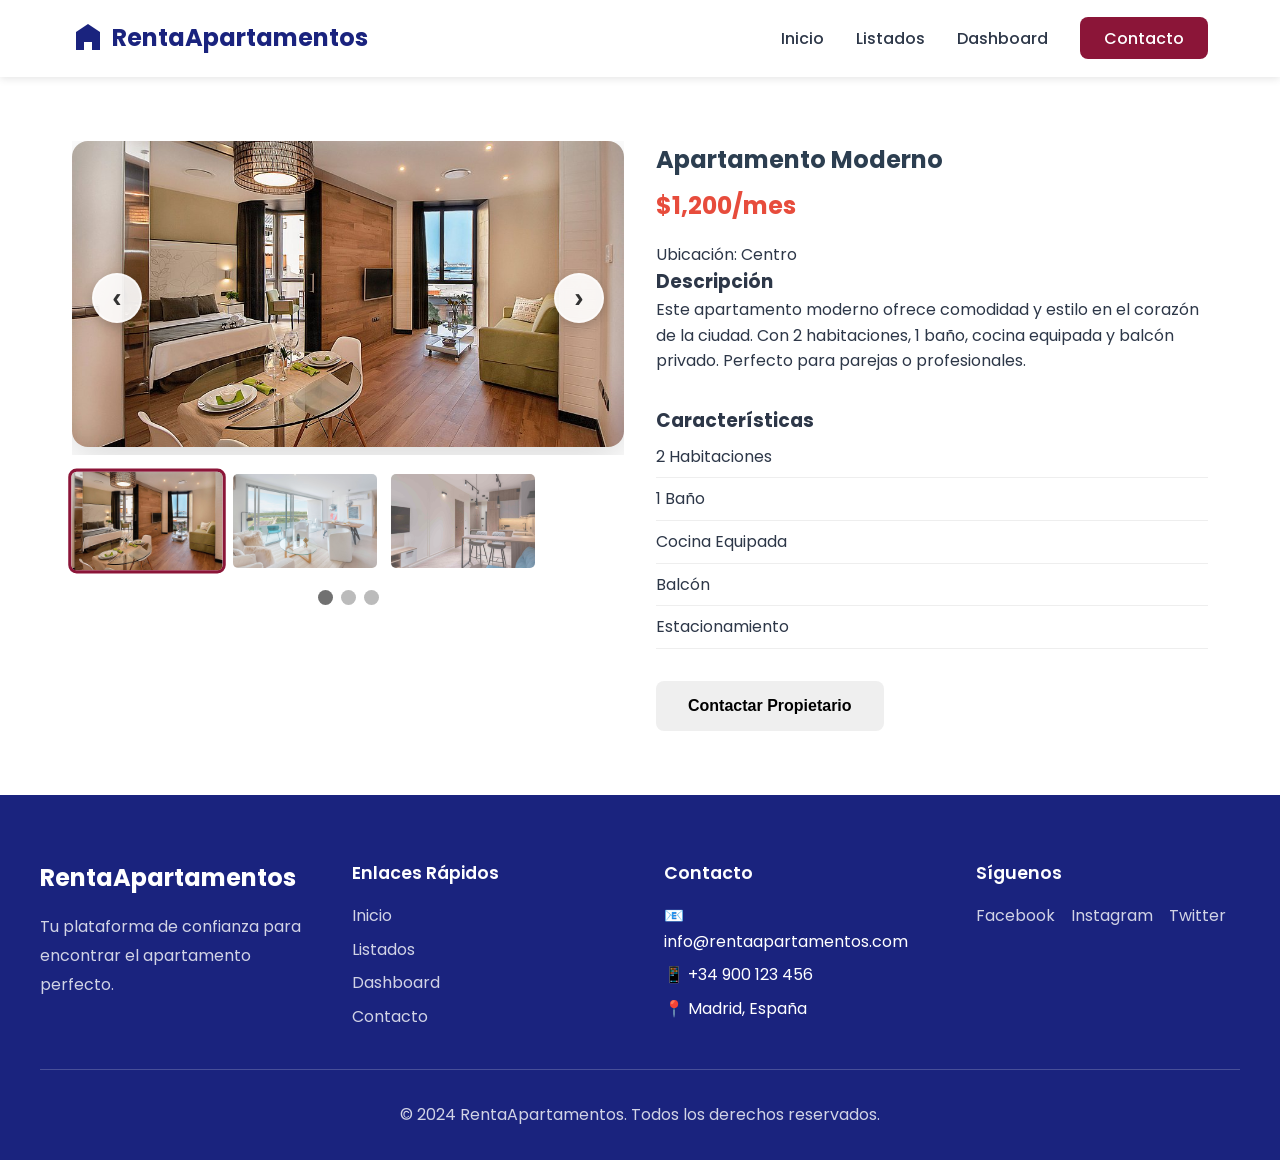
==== apartment-detail.html @ ec65923f "Add files via upload" ====
<!DOCTYPE html>
<html lang="es">
<head>
    <meta charset="UTF-8">
    <meta name="viewport" content="width=device-width, initial-scale=1.0">
    <title>Detalles del Apartamento - RentaApartamentos</title>
    <link rel="preconnect" href="https://fonts.googleapis.com">
    <link rel="preconnect" href="https://fonts.gstatic.com" crossorigin>
    <link href="https://fonts.googleapis.com/css2?family=Poppins:wght@300;400;500;600;700&display=swap" rel="stylesheet">
    <link rel="stylesheet" href="styles.css">
</head>
<body>
    <header>
        <nav>
            <div class="logo">
                <svg width="32" height="32" viewBox="0 0 32 32" fill="none" xmlns="http://www.w3.org/2000/svg">
                    <path d="M16 2L4 10V28H12V20H20V28H28V10L16 2Z" fill="#1a237e"/>
                </svg>
                <span>RentaApartamentos</span>
            </div>
            <ul>
                <li><a href="index.html">Inicio</a></li>
                <li><a href="listings.html">Listados</a></li>
                <li><a href="dashboard.html">Dashboard</a></li>
                <li><a href="contacto.html" class="btn-nav">Contacto</a></li>
            </ul>
        </nav>
    </header>

    <section class="apartment-detail">
        <div class="detail-container">
            <div class="detail-images">
                <div class="slideshow-container">
                    <img src="images/apartment1.jpg" alt="Apartamento Principal" id="main-image" onerror="this.src='https://images.unsplash.com/photo-1522708323590-d24dbb6b0267?w=600&h=400&fit=crop'">
                    <button class="prev" onclick="changeSlide(-1)"></button>
                    <button class="next" onclick="changeSlide(1)"></button>
                </div>
                <div class="thumbnail-images">
                    <img src="images/apartment1.jpg" alt="Imagen 1" onclick="currentSlide(1)" onerror="this.src='https://images.unsplash.com/photo-1522708323590-d24dbb6b0267?w=150&h=100&fit=crop'">
                    <img src="images/apartment2.jpg" alt="Imagen 2" onclick="currentSlide(2)" onerror="this.src='https://images.unsplash.com/photo-1502672260266-1c1ef2d93688?w=150&h=100&fit=crop'">
                    <img src="images/apartment3.jpg" alt="Imagen 3" onclick="currentSlide(3)" onerror="this.src='https://images.unsplash.com/photo-1560448204-e02f11c3d0e2?w=150&h=100&fit=crop'">
                </div>
                <div class="dots">
                    <span class="dot" onclick="currentSlide(1)"></span>
                    <span class="dot" onclick="currentSlide(2)"></span>
                    <span class="dot" onclick="currentSlide(3)"></span>
                </div>
            </div>
            <div class="detail-info">
                <h1 id="apartment-title">Apartamento Moderno</h1>
                <p class="price" id="apartment-price">$1,200/mes</p>
                <p class="location" id="apartment-location">Ubicación: Centro</p>
                <div class="description">
                    <h3>Descripción</h3>
                    <p id="apartment-description">Este apartamento moderno ofrece comodidad y estilo en el corazón de la ciudad. Con 2 habitaciones, 1 baño, cocina equipada y balcón privado. Perfecto para parejas o profesionales.</p>
                </div>
                <div class="features">
                    <h3>Características</h3>
                    <ul id="apartment-features">
                        <li>2 Habitaciones</li>
                        <li>1 Baño</li>
                        <li>Cocina Equipada</li>
                        <li>Balcón</li>
                        <li>Estacionamiento</li>
                    </ul>
                </div>
                <button class="btn" onclick="contactOwner()">Contactar Propietario</button>
            </div>
        </div>
    </section>

    <footer>
        <div class="footer-content">
            <div class="footer-section">
                <h3>RentaApartamentos</h3>
                <p>Tu plataforma de confianza para encontrar el apartamento perfecto.</p>
            </div>
            <div class="footer-section">
                <h4>Enlaces Rápidos</h4>
                <ul>
                    <li><a href="index.html">Inicio</a></li>
                    <li><a href="listings.html">Listados</a></li>
                    <li><a href="dashboard.html">Dashboard</a></li>
                    <li><a href="contacto.html">Contacto</a></li>
                </ul>
            </div>
            <div class="footer-section">
                <h4>Contacto</h4>
                <ul>
                    <li>📧 info@rentaapartamentos.com</li>
                    <li>📱 +34 900 123 456</li>
                    <li>📍 Madrid, España</li>
                </ul>
            </div>
            <div class="footer-section">
                <h4>Síguenos</h4>
                <div class="social-links">
                    <a href="#">Facebook</a>
                    <a href="#">Instagram</a>
                    <a href="#">Twitter</a>
                </div>
            </div>
        </div>
        <div class="footer-bottom">
            <p>&copy; 2024 RentaApartamentos. Todos los derechos reservados.</p>
        </div>
    </footer>

    <script src="script.js"></script>
</body>
</html>
---- styles.css ----
/* Reset and base styles */
* {
    margin: 0;
    padding: 0;
    box-sizing: border-box;
}

:root {
    /* Paleta de colores: Blanco, Vino, Azul Marino */
    --color-primary: #1a237e;      /* Azul Marino */
    --color-secondary: #8b1538;    /* Vino */
    --color-accent: #c41e3a;       /* Vino claro */
    --color-white: #ffffff;
    --color-light-gray: #f5f5f5;
    --color-text: #2d3748;
    --color-text-light: #718096;
}

body {
    font-family: 'Poppins', -apple-system, BlinkMacSystemFont, 'Segoe UI', sans-serif;
    line-height: 1.6;
    color: var(--color-text);
    background-color: var(--color-white);
}

a {
    text-decoration: none;
    color: inherit;
}

.container {
    max-width: 1200px;
    margin: 0 auto;
    padding: 0 2rem;
}

/* Header and Navigation */
header {
    background-color: var(--color-white);
    box-shadow: 0 2px 8px rgba(0,0,0,0.1);
    position: sticky;
    top: 0;
    z-index: 100;
}

nav {
    display: flex;
    justify-content: space-between;
    align-items: center;
    padding: 1.2rem 2rem;
    max-width: 1200px;
    margin: 0 auto;
}

.logo {
    display: flex;
    align-items: center;
    gap: 0.5rem;
    font-size: 1.5rem;
    font-weight: 700;
    color: var(--color-primary);
}

.logo svg {
    width: 32px;
    height: 32px;
}

.logo svg path {
    fill: var(--color-primary);
}

nav ul {
    display: flex;
    list-style: none;
    align-items: center;
    gap: 2rem;
}

nav ul li a {
    color: var(--color-text);
    font-weight: 500;
    transition: color 0.3s;
    padding: 0.5rem 0;
    position: relative;
}

nav ul li a.active {
    color: var(--color-secondary);
}

nav ul li a.active::after {
    content: '';
    position: absolute;
    bottom: 0;
    left: 0;
    right: 0;
    height: 2px;
    background-color: var(--color-secondary);
}

nav ul li a:hover {
    color: var(--color-secondary);
}

.btn-nav {
    background-color: var(--color-secondary);
    color: white !important;
    padding: 0.6rem 1.5rem !important;
    border-radius: 8px;
    transition: all 0.3s;
}

.btn-nav:hover {
    background-color: var(--color-accent);
    transform: translateY(-2px);
    box-shadow: 0 4px 12px rgba(139, 21, 56, 0.4);
}

/* User Menu Button */
.user-menu-btn {
    display: flex !important;
    align-items: center;
    gap: 0.5rem;
    padding: 0.6rem 1.2rem !important;
    background-color: var(--color-primary) !important;
    color: white !important;
    border-radius: 8px;
    transition: all 0.3s;
}

.user-menu-btn:hover {
    background-color: var(--color-secondary) !important;
    transform: translateY(-2px);
    box-shadow: 0 4px 12px rgba(26, 35, 126, 0.4);
}

.user-menu-btn svg {
    width: 20px;
    height: 20px;
}

/* Hero Section */
.hero {
    background-color: var(--color-primary);
    color: white;
    padding: 8rem 2rem 6rem;
    text-align: center;
    position: relative;
    overflow: hidden;
    min-height: 600px;
    display: flex;
    align-items: center;
    justify-content: center;
}

/* Imagen de fondo de edificios */
.hero::before {
    content: '';
    position: absolute;
    top: 0;
    left: 0;
    right: 0;
    bottom: 0;
    background: url('images/hero-background.jpg') center/cover;
    background-position: center;
    background-repeat: no-repeat;
    background-size: cover;
    z-index: 0;
}

/* Capa negra encima de la imagen */
.hero::after {
    content: '';
    position: absolute;
    top: 0;
    left: 0;
    right: 0;
    bottom: 0;
    background-color: rgba(0, 0, 0, 0.6);
    z-index: 1;
}

.hero-content {
    position: relative;
    z-index: 2;
    max-width: 900px;
    margin: 0 auto;
}

.hero-content h1 {
    font-size: 3.5rem;
    font-weight: 700;
    margin-bottom: 1.5rem;
    line-height: 1.2;
    text-shadow: 2px 2px 4px rgba(0,0,0,0.3);
}

.hero-content > p {
    font-size: 1.3rem;
    margin-bottom: 2.5rem;
    opacity: 0.95;
    max-width: 700px;
    margin-left: auto;
    margin-right: auto;
    text-shadow: 1px 1px 2px rgba(0,0,0,0.3);
}

.hero-buttons {
    display: flex;
    gap: 1rem;
    justify-content: center;
    margin-top: 1.5rem;
}

/* Hero Search Bar */
.hero-search-bar {
    background: var(--color-white);
    border-radius: 12px;
    padding: 1.5rem;
    margin: 2rem auto;
    box-shadow: 0 10px 30px rgba(0, 0, 0, 0.3);
    max-width: 800px;
}

.search-input-group {
    display: grid;
    grid-template-columns: 1fr 1fr auto;
    gap: 1rem;
    align-items: end;
}

.search-field {
    display: flex;
    flex-direction: column;
    text-align: left;
}

.search-field label {
    display: flex;
    align-items: center;
    gap: 0.5rem;
    font-size: 0.875rem;
    font-weight: 600;
    color: var(--color-text);
    margin-bottom: 0.5rem;
}

.search-field label svg {
    color: var(--color-primary);
}

.search-field input,
.search-field select {
    padding: 0.875rem 1rem;
    border: 2px solid #e2e8f0;
    border-radius: 8px;
    font-size: 1rem;
    font-family: 'Poppins', sans-serif;
    transition: all 0.3s ease;
    background: var(--color-white);
    color: var(--color-text);
}

.search-field input:focus,
.search-field select:focus {
    outline: none;
    border-color: var(--color-primary);
    box-shadow: 0 0 0 3px rgba(26, 35, 126, 0.1);
}

.btn-search {
    padding: 0.875rem 2rem;
    background: var(--color-secondary);
    color: var(--color-white);
    border: none;
    border-radius: 8px;
    font-size: 1rem;
    font-weight: 600;
    cursor: pointer;
    display: flex;
    align-items: center;
    gap: 0.5rem;
    transition: all 0.3s ease;
    white-space: nowrap;
}

.btn-search:hover {
    background: var(--color-accent);
    transform: translateY(-2px);
    box-shadow: 0 4px 12px rgba(139, 21, 56, 0.3);
}

.btn-search svg {
    width: 20px;
    height: 20px;
}

.btn {
    display: inline-block;
    padding: 1rem 2rem;
    border-radius: 8px;
    font-weight: 600;
    transition: all 0.3s;
    cursor: pointer;
    border: none;
    font-size: 1rem;
}

.btn-primary {
    background-color: var(--color-secondary);
    color: white;
}

.btn-primary:hover {
    background-color: var(--color-accent);
    transform: translateY(-2px);
    box-shadow: 0 10px 25px rgba(0,0,0,0.3);
}

.btn-secondary {
    background-color: transparent;
    color: white;
    border: 2px solid white;
}

.btn-secondary:hover {
    background-color: white;
    color: var(--color-primary);
}

.hero-stats {
    display: flex;
    justify-content: center;
    gap: 4rem;
    margin-top: 3rem;
}

.stat h3 {
    font-size: 2.5rem;
    font-weight: 700;
    margin-bottom: 0.5rem;
}

.stat p {
    font-size: 1rem;
    opacity: 0.9;
}

/* Features Section */
.features-section {
    padding: 6rem 2rem;
    background-color: #fff;
}

.section-title {
    text-align: center;
    font-size: 2.5rem;
    font-weight: 700;
    color: var(--color-primary);
    margin-bottom: 1rem;
}

.section-subtitle {
    text-align: center;
    font-size: 1.1rem;
    color: var(--color-text-light);
    margin-bottom: 3rem;
}

.features-grid {
    display: grid;
    grid-template-columns: repeat(auto-fit, minmax(250px, 1fr));
    gap: 2rem;
    margin-top: 3rem;
}

.feature-card {
    text-align: center;
    padding: 2rem;
    border-radius: 12px;
    transition: all 0.3s;
}

.feature-card:hover {
    transform: translateY(-5px);
    box-shadow: 0 10px 30px rgba(0,0,0,0.1);
}

.feature-icon {
    font-size: 3rem;
    margin-bottom: 1rem;
}

.feature-card h3 {
    font-size: 1.3rem;
    font-weight: 600;
    color: #1a202c;
    margin-bottom: 0.5rem;
}

.feature-card p {
    color: #718096;
    line-height: 1.6;
}

/* Featured Section */
.featured {
    padding: 6rem 2rem;
    background-color: #f7fafc;
}

.apartments-grid {
    display: grid;
    grid-template-columns: repeat(auto-fit, minmax(320px, 1fr));
    gap: 2rem;
    margin-top: 3rem;
}

.apartment-card {
    background: white;
    border-radius: 16px;
    overflow: hidden;
    box-shadow: 0 4px 6px rgba(0,0,0,0.07);
    transition: all 0.3s;
    position: relative;
}

.apartment-card:hover {
    transform: translateY(-8px);
    box-shadow: 0 20px 40px rgba(0,0,0,0.15);
}

.card-badge {
    position: absolute;
    top: 1rem;
    right: 1rem;
    background-color: var(--color-secondary);
    color: white;
    padding: 0.4rem 1rem;
    border-radius: 20px;
    font-size: 0.85rem;
    font-weight: 600;
    z-index: 10;
}

.card-badge.new {
    background-color: var(--color-primary);
}

.apartment-card img {
    width: 100%;
    height: 240px;
    object-fit: cover;
}

.card-content {
    padding: 1.5rem;
}

.card-header h3 {
    font-size: 1.3rem;
    font-weight: 600;
    color: #1a202c;
    margin-bottom: 0.5rem;
}

.card-location {
    color: #718096;
    font-size: 0.9rem;
    margin-bottom: 0.5rem;
}

/* Rating System */
.card-rating {
    display: flex;
    align-items: center;
    gap: 0.5rem;
    margin-bottom: 1rem;
}

.stars {
    display: flex;
    gap: 0.15rem;
}

.star {
    color: #e2e8f0;
    font-size: 1.1rem;
}

.star.filled {
    color: #FFD700;
}

.star.half {
    background: linear-gradient(90deg, #FFD700 50%, #e2e8f0 50%);
    -webkit-background-clip: text;
    -webkit-text-fill-color: transparent;
    background-clip: text;
}

.rating-text {
    font-size: 0.875rem;
    color: var(--color-text-light);
    font-weight: 500;
}

.card-features {
    display: flex;
    gap: 1rem;
    flex-wrap: wrap;
    margin-bottom: 1.5rem;
    padding-bottom: 1.5rem;
    border-bottom: 1px solid #e2e8f0;
}

.card-features span {
    font-size: 0.85rem;
    color: #4a5568;
}

.card-footer {
    display: flex;
    justify-content: space-between;
    align-items: center;
}

.price {
    font-size: 1.8rem;
    font-weight: 700;
    color: var(--color-secondary);
}

.price span {
    font-size: 1rem;
    font-weight: 400;
    color: var(--color-text-light);
}

.btn-small {
    padding: 0.6rem 1.5rem;
    font-size: 0.9rem;
    background-color: var(--color-primary);
    color: white;
}

.btn-small:hover {
    background-color: var(--color-secondary);
    transform: translateY(-2px);
    box-shadow: 0 4px 12px rgba(26, 35, 126, 0.4);
}

.view-all {
    text-align: center;
    margin-top: 3rem;
}

.btn-outline {
    background-color: transparent;
    color: var(--color-primary);
    border: 2px solid var(--color-primary);
    padding: 1rem 2.5rem;
}

.btn-outline:hover {
    background-color: var(--color-primary);
    color: white;
}

/* Listings Page */
.listings-section {
    padding: 4rem 2rem;
    background: var(--color-light-gray);
    min-height: 100vh;
}

.listings-section .section-title {
    margin-bottom: 0.5rem;
}

.listings-section .section-subtitle {
    color: var(--color-text-light);
    margin-bottom: 2rem;
    font-size: 1.1rem;
}

/* Filters Container */
.filters-container {
    background: white;
    padding: 2rem;
    border-radius: 12px;
    box-shadow: 0 4px 12px rgba(0,0,0,0.08);
    margin-bottom: 2.5rem;
}

.filter-row {
    display: grid;
    grid-template-columns: repeat(auto-fit, minmax(200px, 1fr));
    gap: 1.5rem;
    align-items: end;
}

.filter-group {
    display: flex;
    flex-direction: column;
}

.filter-group label {
    display: flex;
    align-items: center;
    gap: 0.5rem;
    font-size: 0.875rem;
    font-weight: 600;
    color: var(--color-text);
    margin-bottom: 0.5rem;
}

.filter-group label svg {
    color: var(--color-primary);
}

.filter-group input,
.filter-group select {
    padding: 0.875rem 1rem;
    border: 2px solid #e2e8f0;
    border-radius: 8px;
    font-size: 1rem;
    font-family: 'Poppins', sans-serif;
    transition: all 0.3s ease;
    background: white;
    color: var(--color-text);
}

.filter-group input:focus,
.filter-group select:focus {
    outline: none;
    border-color: var(--color-primary);
    box-shadow: 0 0 0 3px rgba(26, 35, 126, 0.1);
}

#clear-filters {
    display: flex;
    align-items: center;
    gap: 0.5rem;
    padding: 0.875rem 1.5rem;
    white-space: nowrap;
}

#clear-filters svg {
    width: 18px;
    height: 18px;
}

/* No Results */
.no-results {
    display: flex;
    flex-direction: column;
    align-items: center;
    justify-content: center;
    padding: 4rem 2rem;
    text-align: center;
    background: white;
    border-radius: 12px;
    box-shadow: 0 4px 12px rgba(0,0,0,0.08);
}

.no-results svg {
    color: var(--color-text-light);
    margin-bottom: 1.5rem;
    opacity: 0.5;
}

.no-results h3 {
    color: var(--color-text);
    font-size: 1.5rem;
    margin-bottom: 0.5rem;
}

.no-results p {
    color: var(--color-text-light);
    margin-bottom: 1.5rem;
}

/* Apartment Detail */
.apartment-detail {
    padding: 4rem 2rem;
    max-width: 1200px;
    margin: 0 auto;
}

.detail-container {
    display: grid;
    grid-template-columns: 1fr 1fr;
    gap: 2rem;
}

.detail-images {
    position: relative;
}

.slideshow-container {
    position: relative;
    max-width: 100%;
    overflow: hidden;
}

.slideshow-container img {
    width: 100%;
    border-radius: 16px;
    box-shadow: 0 12px 40px rgba(0,0,0,0.15);
    transition: transform 0.3s ease;
}

.prev, .next {
    cursor: pointer;
    position: absolute;
    top: 50%;
    transform: translateY(-50%);
    width: 50px;
    height: 50px;
    padding: 0;
    color: white;
    font-weight: bold;
    font-size: 24px;
    transition: all 0.3s ease;
    border-radius: 50%;
    user-select: none;
    background-color: rgba(255,255,255,0.9);
    border: 2px solid rgba(255,255,255,0.5);
    display: flex;
    align-items: center;
    justify-content: center;
    box-shadow: 0 4px 12px rgba(0,0,0,0.2);
}

.next {
    right: 20px;
}

.prev {
    left: 20px;
}

.prev:hover, .next:hover {
    background-color: rgba(255,255,255,1);
    transform: translateY(-50%) scale(1.1);
    box-shadow: 0 6px 20px rgba(0,0,0,0.3);
}

.prev::before {
    content: '‹';
    font-size: 28px;
    color: #333;
}

.next::before {
    content: '›';
    font-size: 28px;
    color: #333;
}

.thumbnail-images {
    display: flex;
    gap: 0.5rem;
    margin-top: 1rem;
}

.thumbnail-images img {
    width: 150px;
    height: 100px;
    object-fit: cover;
    cursor: pointer;
    border-radius: 8px;
    transition: all 0.3s;
    opacity: 0.7;
    border: 3px solid transparent;
}

.thumbnail-images img:hover {
    opacity: 1;
    transform: scale(1.05);
}

.thumbnail-images img.active {
    opacity: 1;
    border: 3px solid var(--color-secondary);
    transform: scale(1.05);
}

.dots {
    text-align: center;
    margin-top: 1rem;
}

.dot {
    cursor: pointer;
    height: 15px;
    width: 15px;
    margin: 0 2px;
    background-color: #bbb;
    border-radius: 50%;
    display: inline-block;
    transition: background-color 0.6s ease;
}

.dot.active, .dot:hover {
    background-color: #717171;
}

.detail-info h1 {
    color: #2c3e50;
    margin-bottom: 0.5rem;
}

.price {
    font-size: 1.5rem;
    color: #e74c3c;
    margin-bottom: 1rem;
}

.description, .features {
    margin-bottom: 2rem;
}

.features ul {
    list-style: none;
    padding-left: 0;
}

.features li {
    padding: 0.5rem 0;
    border-bottom: 1px solid #eee;
}

/* Dashboard */
.dashboard {
    padding: 4rem 2rem;
    max-width: 1200px;
    margin: 0 auto;
}

.dashboard-content {
    display: grid;
    grid-template-columns: 2fr 1fr;
    gap: 2rem;
}

.dashboard-section {
    background: white;
    padding: 2rem;
    border-radius: 8px;
    box-shadow: 0 4px 6px rgba(0,0,0,0.1);
}

.rentals-list {
    display: flex;
    flex-direction: column;
    gap: 1rem;
}

.rental-item {
    display: flex;
    align-items: center;
    gap: 1rem;
    padding: 1rem;
    border: 1px solid #eee;
    border-radius: 4px;
}

.rental-item img {
    width: 100px;
    height: 75px;
    object-fit: cover;
    border-radius: 4px;
}

.profile-form {
    display: flex;
    flex-direction: column;
    gap: 1rem;
}

.profile-form label {
    font-weight: bold;
}

.profile-form input {
    padding: 0.5rem;
    border: 1px solid #ddd;
    border-radius: 4px;
}

/* Testimonials Section */
.testimonials {
    padding: 6rem 2rem;
    background-color: #fff;
}

.testimonials-grid {
    display: grid;
    grid-template-columns: repeat(auto-fit, minmax(300px, 1fr));
    gap: 2rem;
    margin-top: 3rem;
}

.testimonial-card {
    background-color: var(--color-light-gray);
    padding: 2rem;
    border-radius: 12px;
    border-left: 4px solid var(--color-secondary);
}

.stars {
    font-size: 1.2rem;
    margin-bottom: 1rem;
}

.testimonial-card p {
    color: #4a5568;
    font-style: italic;
    margin-bottom: 1.5rem;
    line-height: 1.8;
}

.testimonial-author {
    display: flex;
    align-items: center;
    gap: 1rem;
}

.testimonial-author img {
    width: 50px;
    height: 50px;
    border-radius: 50%;
    object-fit: cover;
}

.testimonial-author h4 {
    font-size: 1rem;
    font-weight: 600;
    color: #1a202c;
}

.testimonial-author span {
    font-size: 0.85rem;
    color: #718096;
}

/* CTA Section */
.cta-section {
    background: linear-gradient(135deg, var(--color-primary) 0%, var(--color-secondary) 100%);
    color: white;
    padding: 5rem 2rem;
    text-align: center;
}

.cta-section h2 {
    font-size: 2.5rem;
    font-weight: 700;
    margin-bottom: 1rem;
}

.cta-section p {
    font-size: 1.2rem;
    margin-bottom: 2rem;
    opacity: 0.95;
}

.btn-large {
    padding: 1.2rem 3rem;
    font-size: 1.1rem;
    background-color: white;
    color: var(--color-primary);
}

.btn-large:hover {
    transform: translateY(-3px);
    box-shadow: 0 10px 30px rgba(0,0,0,0.3);
    background-color: var(--color-light-gray);
}

/* Footer */
footer {
    background-color: var(--color-primary);
    color: white;
    padding: 4rem 2rem 2rem;
}

.footer-content {
    max-width: 1200px;
    margin: 0 auto;
    display: grid;
    grid-template-columns: repeat(auto-fit, minmax(250px, 1fr));
    gap: 3rem;
    margin-bottom: 2rem;
}

.footer-section h3 {
    font-size: 1.5rem;
    font-weight: 700;
    margin-bottom: 1rem;
    color: white;
}

.footer-section h4 {
    font-size: 1.1rem;
    font-weight: 600;
    margin-bottom: 1rem;
    color: white;
}

.footer-section p {
    color: rgba(255, 255, 255, 0.8);
    line-height: 1.8;
}

.footer-section ul {
    list-style: none;
}

.footer-section ul li {
    margin-bottom: 0.5rem;
}

.footer-section ul li a {
    color: rgba(255, 255, 255, 0.8);
    transition: color 0.3s;
}

.footer-section ul li a:hover {
    color: var(--color-accent);
}

.social-links {
    display: flex;
    gap: 1rem;
    flex-wrap: wrap;
}

.social-links a {
    color: rgba(255, 255, 255, 0.8);
    transition: color 0.3s;
}

.social-links a:hover {
    color: var(--color-accent);
}

.footer-bottom {
    max-width: 1200px;
    margin: 0 auto;
    padding-top: 2rem;
    border-top: 1px solid rgba(255, 255, 255, 0.2);
    text-align: center;
    color: rgba(255, 255, 255, 0.8);
}

/* Admin Panel Styles */
.login-container {
    display: flex;
    justify-content: center;
    align-items: center;
    min-height: 100vh;
    background: linear-gradient(135deg, var(--color-primary) 0%, var(--color-secondary) 100%);
}

.login-box {
    background: white;
    padding: 3rem;
    border-radius: 16px;
    box-shadow: 0 20px 60px rgba(0,0,0,0.3);
    width: 100%;
    max-width: 400px;
}

.login-header {
    text-align: center;
    margin-bottom: 2rem;
}

.login-header svg {
    margin-bottom: 1rem;
}

.login-header h2 {
    color: var(--color-primary);
    font-size: 1.8rem;
    margin-bottom: 0.5rem;
}

.login-header p {
    color: var(--color-text-light);
    font-size: 1rem;
}

.login-form {
    display: flex;
    flex-direction: column;
    gap: 1.5rem;
}

.form-group {
    display: flex;
    flex-direction: column;
    gap: 0.5rem;
}

.form-group label {
    font-weight: 600;
    color: var(--color-text);
    font-size: 0.9rem;
}

.form-group input,
.form-group select,
.form-group textarea {
    padding: 0.8rem;
    border: 2px solid #e2e8f0;
    border-radius: 8px;
    font-size: 1rem;
    font-family: 'Poppins', sans-serif;
    transition: border-color 0.3s;
}

.form-group input:focus,
.form-group select:focus,
.form-group textarea:focus {
    outline: none;
    border-color: var(--color-primary);
}

.error-message {
    background-color: #fee;
    color: #c00;
    padding: 0.8rem;
    border-radius: 8px;
    font-size: 0.9rem;
    text-align: center;
}

.btn-block {
    width: 100%;
    padding: 1rem;
    font-size: 1rem;
}

.admin-header {
    display: flex;
    justify-content: space-between;
    align-items: center;
    margin-bottom: 2rem;
}

.admin-header h1 {
    color: var(--color-primary);
    font-size: 2rem;
}

.admin-section {
    background: white;
    padding: 2rem;
    border-radius: 12px;
    box-shadow: 0 4px 6px rgba(0,0,0,0.1);
}

.admin-section h2 {
    color: var(--color-primary);
    margin-bottom: 1.5rem;
    font-size: 1.5rem;
}

.apartments-admin-list {
    display: grid;
    gap: 1.5rem;
}

.apartment-admin-card {
    display: grid;
    grid-template-columns: 200px 1fr auto;
    gap: 1.5rem;
    padding: 1.5rem;
    border: 2px solid #e2e8f0;
    border-radius: 12px;
    transition: all 0.3s;
    align-items: center;
}

.apartment-admin-card:hover {
    border-color: var(--color-primary);
    box-shadow: 0 4px 12px rgba(0,0,0,0.1);
}

.apartment-admin-card img {
    width: 200px;
    height: 150px;
    object-fit: cover;
    border-radius: 8px;
}

.apartment-admin-info {
    position: relative;
}

.apartment-admin-info h3 {
    color: var(--color-primary);
    font-size: 1.3rem;
    margin-bottom: 0.5rem;
}

.apartment-admin-info .location {
    color: var(--color-text-light);
    margin-bottom: 0.5rem;
}

.apartment-admin-info .features {
    color: var(--color-text);
    margin-bottom: 0.5rem;
}

.apartment-admin-info .price {
    color: var(--color-secondary);
    font-size: 1.5rem;
    font-weight: 700;
}

.badge-small {
    display: inline-block;
    background-color: var(--color-secondary);
    color: white;
    padding: 0.3rem 0.8rem;
    border-radius: 12px;
    font-size: 0.75rem;
    font-weight: 600;
    margin-top: 0.5rem;
}

.badge-small.new {
    background-color: var(--color-primary);
}

.apartment-admin-actions {
    display: flex;
    flex-direction: column;
    gap: 0.5rem;
}

.btn-edit,
.btn-delete {
    padding: 0.6rem 1.2rem;
    border: none;
    border-radius: 8px;
    font-weight: 600;
    cursor: pointer;
    transition: all 0.3s;
    font-size: 0.9rem;
}

.btn-edit {
    background-color: var(--color-primary);
    color: white;
}

.btn-edit:hover {
    background-color: #0d1654;
    transform: translateY(-2px);
    box-shadow: 0 4px 12px rgba(26, 35, 126, 0.3);
}

.btn-delete {
    background-color: #dc3545;
    color: white;
}

.btn-delete:hover {
    background-color: #c82333;
    transform: translateY(-2px);
    box-shadow: 0 4px 12px rgba(220, 53, 69, 0.3);
}

/* Modal Styles */
.modal {
    display: none;
    position: fixed;
    z-index: 1000;
    left: 0;
    top: 0;
    width: 100%;
    height: 100%;
    background-color: rgba(0,0,0,0.6);
    justify-content: center;
    align-items: center;
    overflow-y: auto;
    padding: 2rem;
}

.modal-content {
    background-color: white;
    border-radius: 16px;
    width: 100%;
    max-width: 700px;
    max-height: 90vh;
    overflow-y: auto;
    box-shadow: 0 20px 60px rgba(0,0,0,0.3);
}

.modal-header {
    display: flex;
    justify-content: space-between;
    align-items: center;
    padding: 2rem;
    border-bottom: 2px solid #e2e8f0;
}

.modal-header h2 {
    color: var(--color-primary);
    font-size: 1.5rem;
    margin: 0;
}

.close-modal {
    font-size: 2rem;
    font-weight: bold;
    color: var(--color-text-light);
    cursor: pointer;
    transition: color 0.3s;
    line-height: 1;
}

.close-modal:hover {
    color: var(--color-secondary);
}

.apartment-form {
    padding: 2rem;
}

.form-row {
    display: grid;
    grid-template-columns: repeat(auto-fit, minmax(200px, 1fr));
    gap: 1rem;
    margin-bottom: 1rem;
}

.modal-footer {
    display: flex;
    justify-content: flex-end;
    gap: 1rem;
    padding-top: 1.5rem;
    border-top: 2px solid #e2e8f0;
    margin-top: 1.5rem;
}

/* Authentication Modal */
.auth-modal-content {
    max-width: 480px;
    padding: 2.5rem;
}

.auth-form {
    width: 100%;
}

.auth-form h2 {
    color: var(--color-primary);
    font-size: 1.875rem;
    font-weight: 700;
    margin-bottom: 0.5rem;
    text-align: center;
}

.auth-subtitle {
    color: var(--color-text-light);
    font-size: 0.95rem;
    text-align: center;
    margin-bottom: 2rem;
}

/* Social Login Buttons */
.social-login-buttons {
    display: flex;
    flex-direction: column;
    gap: 0.75rem;
    margin-bottom: 1.5rem;
}

.social-btn {
    display: flex;
    align-items: center;
    justify-content: center;
    gap: 0.75rem;
    padding: 0.875rem 1.25rem;
    border: 2px solid #e2e8f0;
    border-radius: 8px;
    background: white;
    color: var(--color-text);
    font-weight: 600;
    font-size: 0.95rem;
    cursor: pointer;
    transition: all 0.3s ease;
    font-family: 'Poppins', sans-serif;
}

.social-btn:hover {
    border-color: #cbd5e0;
    background: #f7fafc;
    transform: translateY(-2px);
    box-shadow: 0 4px 12px rgba(0, 0, 0, 0.1);
}

.social-btn svg {
    width: 20px;
    height: 20px;
}

.google-btn {
    border-color: #4285F4;
}

.google-btn:hover {
    background: #f8fbff;
    border-color: #4285F4;
}

.facebook-btn {
    border-color: #1877F2;
}

.facebook-btn:hover {
    background: #f7fbff;
    border-color: #1877F2;
}

.apple-btn {
    border-color: #000;
}

.apple-btn:hover {
    background: #f7f7f7;
    border-color: #000;
}

/* Divider */
.divider {
    display: flex;
    align-items: center;
    text-align: center;
    margin: 1.5rem 0;
    color: var(--color-text-light);
}

.divider::before,
.divider::after {
    content: '';
    flex: 1;
    border-bottom: 1px solid #e2e8f0;
}

.divider span {
    padding: 0 1rem;
    font-size: 0.875rem;
    font-weight: 500;
}

/* Form Options */
.form-options {
    display: flex;
    justify-content: space-between;
    align-items: center;
    margin-bottom: 1.5rem;
    font-size: 0.875rem;
}

.checkbox-label {
    display: flex;
    align-items: center;
    gap: 0.5rem;
    cursor: pointer;
    color: var(--color-text);
}

.checkbox-label input[type="checkbox"] {
    width: 18px;
    height: 18px;
    cursor: pointer;
}

.forgot-password {
    color: var(--color-primary);
    font-weight: 500;
    transition: color 0.3s;
}

.forgot-password:hover {
    color: var(--color-secondary);
}

.btn-block {
    width: 100%;
    padding: 1rem;
    font-size: 1rem;
}

/* Auth Switch */
.auth-switch {
    text-align: center;
    margin-top: 1.5rem;
    color: var(--color-text-light);
    font-size: 0.95rem;
}

.auth-switch a {
    color: var(--color-primary);
    font-weight: 600;
    transition: color 0.3s;
}

.auth-switch a:hover {
    color: var(--color-secondary);
}

.checkbox-group {
    margin-bottom: 1.5rem;
}

.checkbox-group .checkbox-label {
    font-size: 0.875rem;
}

.checkbox-group .checkbox-label a {
    color: var(--color-primary);
    font-weight: 500;
}

.checkbox-group .checkbox-label a:hover {
    color: var(--color-secondary);
}

/* Filters improved */
.filter-row {
    display: flex;
    gap: 1rem;
    flex-wrap: wrap;
}

.filter-row input,
.filter-row select {
    padding: 0.8rem;
    border: 2px solid #e2e8f0;
    border-radius: 8px;
    font-size: 1rem;
    font-family: 'Poppins', sans-serif;
    transition: border-color 0.3s;
}

.filter-row input:focus,
.filter-row select:focus {
    outline: none;
    border-color: var(--color-primary);
}

/* Contact Page Styles */
.contact-section {
    padding: 4rem 2rem;
    background-color: var(--color-light-gray);
    min-height: 100vh;
}

.contact-header {
    text-align: center;
    margin-bottom: 3rem;
}

.contact-header h1 {
    color: var(--color-primary);
    font-size: 2.5rem;
    margin-bottom: 1rem;
}

.contact-header p {
    color: var(--color-text-light);
    font-size: 1.1rem;
}

.contact-content {
    display: grid;
    grid-template-columns: 2fr 1fr;
    gap: 2rem;
    max-width: 1400px;
    margin: 0 auto;
}

.contact-form-container {
    background: white;
    padding: 3rem;
    border-radius: 16px;
    box-shadow: 0 4px 6px rgba(0,0,0,0.1);
}

.rental-form h3 {
    color: var(--color-primary);
    font-size: 1.3rem;
    margin: 2rem 0 1.5rem 0;
    padding-bottom: 0.5rem;
    border-bottom: 2px solid var(--color-light-gray);
}

.rental-form h3:first-child {
    margin-top: 0;
}

.checkbox-group {
    margin: 2rem 0;
}

.checkbox-label {
    display: flex;
    align-items: flex-start;
    gap: 0.8rem;
    cursor: pointer;
    font-size: 0.95rem;
    color: var(--color-text);
}

.checkbox-label input[type="checkbox"] {
    margin-top: 0.2rem;
    width: 18px;
    height: 18px;
    cursor: pointer;
}

.form-actions {
    display: flex;
    gap: 1rem;
    justify-content: flex-end;
    margin-top: 2rem;
    padding-top: 2rem;
    border-top: 2px solid var(--color-light-gray);
}

.success-message {
    text-align: center;
    padding: 4rem 2rem;
}

.success-icon {
    width: 80px;
    height: 80px;
    background-color: #10b981;
    color: white;
    border-radius: 50%;
    display: flex;
    align-items: center;
    justify-content: center;
    font-size: 3rem;
    margin: 0 auto 2rem;
}

.success-message h2 {
    color: var(--color-primary);
    font-size: 2rem;
    margin-bottom: 1rem;
}

.success-message p {
    color: var(--color-text-light);
    font-size: 1.1rem;
    margin-bottom: 2rem;
    max-width: 500px;
    margin-left: auto;
    margin-right: auto;
}

.contact-info-sidebar {
    display: flex;
    flex-direction: column;
    gap: 1.5rem;
}

.info-card {
    background: white;
    padding: 2rem;
    border-radius: 12px;
    box-shadow: 0 4px 6px rgba(0,0,0,0.1);
}

.info-card h3 {
    color: var(--color-primary);
    font-size: 1.2rem;
    margin-bottom: 1.5rem;
}

.info-item {
    display: flex;
    gap: 1rem;
    margin-bottom: 1.5rem;
    align-items: flex-start;
}

.info-item:last-child {
    margin-bottom: 0;
}

.info-icon {
    font-size: 1.5rem;
    min-width: 30px;
}

.info-item strong {
    display: block;
    color: var(--color-primary);
    margin-bottom: 0.3rem;
    font-size: 0.95rem;
}

.info-item p {
    color: var(--color-text-light);
    font-size: 0.9rem;
    margin: 0;
}

.documents-list {
    list-style: none;
    padding: 0;
}

.documents-list li {
    padding: 0.6rem 0;
    color: var(--color-text);
    border-bottom: 1px solid var(--color-light-gray);
}

.documents-list li:last-child {
    border-bottom: none;
}

.highlight-card {
    background: linear-gradient(135deg, var(--color-primary) 0%, var(--color-secondary) 100%);
    color: white;
}

.highlight-card h3 {
    color: white;
}

.highlight-card p {
    color: rgba(255, 255, 255, 0.9);
    line-height: 1.6;
}

/* Responsive Design */
@media (max-width: 768px) {
    nav {
        flex-direction: column;
        gap: 1rem;
        padding: 1rem;
    }

    nav ul {
        flex-direction: column;
        gap: 1rem;
        width: 100%;
        text-align: center;
    }

    .hero {
        padding: 4rem 1.5rem 3rem;
    }

    .hero-content h1 {
        font-size: 2rem;
    }

    .hero-content > p {
        font-size: 1rem;
    }

    .hero-buttons {
        flex-direction: column;
        gap: 1rem;
    }

    /* Search Bar Responsive */
    .search-input-group {
        grid-template-columns: 1fr;
        gap: 1rem;
    }

    .btn-search {
        width: 100%;
        justify-content: center;
    }

    .hero-search-bar {
        padding: 1rem;
    }

    .hero-stats {
        flex-direction: column;
        gap: 2rem;
    }

    /* Auth Modal Responsive */
    .auth-modal-content {
        padding: 1.5rem;
        margin: 1rem;
    }

    .auth-form h2 {
        font-size: 1.5rem;
    }

    .section-title {
        font-size: 2rem;
    }

    .features-grid,
    .apartments-grid,
    .testimonials-grid {
        grid-template-columns: 1fr;
    }

    .footer-content {
        grid-template-columns: 1fr;
        gap: 2rem;
    }

    .detail-container {
        grid-template-columns: 1fr;
    }

    .dashboard-content {
        grid-template-columns: 1fr;
    }

    .filters {
        flex-direction: column;
    }

    /* Listings Page Responsive */
    .filter-row {
        grid-template-columns: 1fr;
    }

    .filters-container {
        padding: 1.5rem;
    }

    #clear-filters {
        width: 100%;
        justify-content: center;
    }

    .cta-section h2 {
        font-size: 1.8rem;
    }

    .cta-section p {
        font-size: 1rem;
    }

    .apartment-admin-card {
        grid-template-columns: 1fr;
        text-align: center;
    }

    .apartment-admin-card img {
        width: 100%;
        height: 200px;
    }

    .admin-header {
        flex-direction: column;
        gap: 1rem;
        align-items: flex-start;
    }

    .login-box {
        padding: 2rem;
        margin: 1rem;
    }

    .contact-content {
        grid-template-columns: 1fr;
    }

    .contact-form-container {
        padding: 1.5rem;
    }

    .form-actions {
        flex-direction: column;
    }

    .form-actions button {
        width: 100%;
    }
}
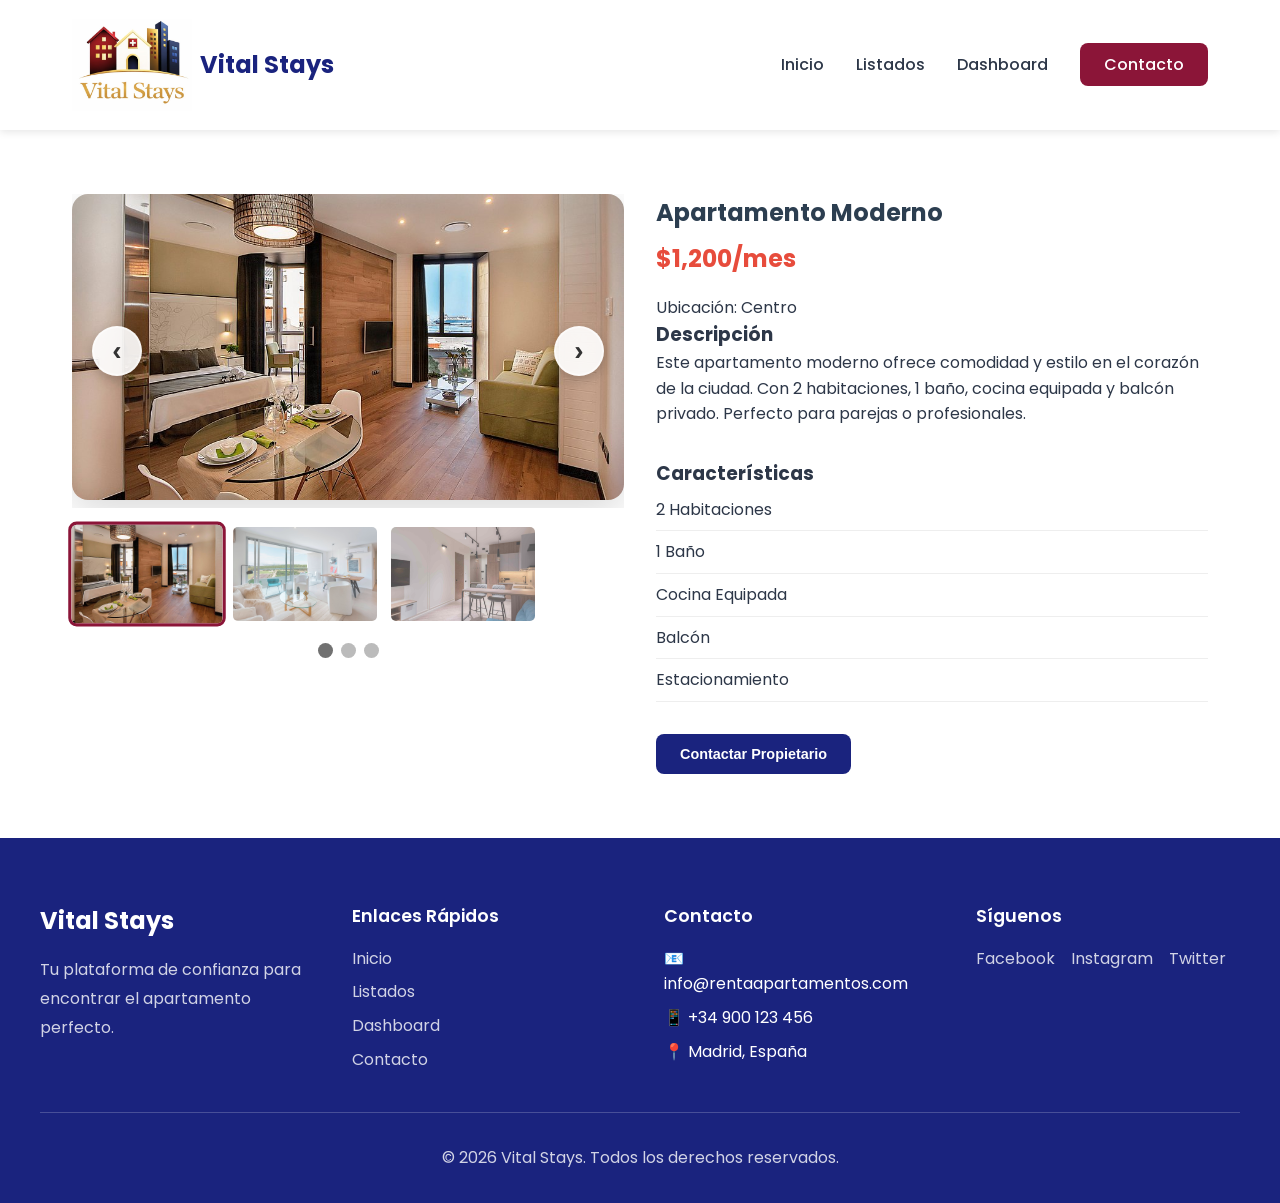
==== commit 066de0e8: "Add files via upload" ====
--- a/apartment-detail.html
+++ b/apartment-detail.html
@@ -3,7 +3,7 @@
 <head>
     <meta charset="UTF-8">
     <meta name="viewport" content="width=device-width, initial-scale=1.0">
-    <title>Detalles del Apartamento - RentaApartamentos</title>
+    <title>Detalles del Apartamento - Vital Stays</title>
     <link rel="preconnect" href="https://fonts.googleapis.com">
     <link rel="preconnect" href="https://fonts.gstatic.com" crossorigin>
     <link href="https://fonts.googleapis.com/css2?family=Poppins:wght@300;400;500;600;700&display=swap" rel="stylesheet">
@@ -13,12 +13,20 @@
     <header>
         <nav>
             <div class="logo">
-                <svg width="32" height="32" viewBox="0 0 32 32" fill="none" xmlns="http://www.w3.org/2000/svg">
+                <img src="images/VitalStays.jpeg" alt="Vital Stays Logo" class="logo-img" onerror="this.style.display='none'; this.nextElementSibling.style.display='inline'">
+                <svg class="logo-fallback" width="32" height="32" viewBox="0 0 32 32" fill="none" xmlns="http://www.w3.org/2000/svg" style="display:none;">
                     <path d="M16 2L4 10V28H12V20H20V28H28V10L16 2Z" fill="#1a237e"/>
                 </svg>
-                <span>RentaApartamentos</span>
+                <span>Vital Stays</span>
             </div>
-            <ul>
+            <div class="nav-toggle" id="navToggle">
+                <svg width="24" height="24" viewBox="0 0 24 24" fill="none" stroke="currentColor" stroke-width="2">
+                    <line x1="3" y1="6" x2="21" y2="6"></line>
+                    <line x1="3" y1="12" x2="21" y2="12"></line>
+                    <line x1="3" y1="18" x2="21" y2="18"></line>
+                </svg>
+            </div>
+            <ul id="navMenu">
                 <li><a href="index.html">Inicio</a></li>
                 <li><a href="listings.html">Listados</a></li>
                 <li><a href="dashboard.html">Dashboard</a></li>
@@ -72,7 +80,7 @@
     <footer>
         <div class="footer-content">
             <div class="footer-section">
-                <h3>RentaApartamentos</h3>
+                <h3>Vital Stays</h3>
                 <p>Tu plataforma de confianza para encontrar el apartamento perfecto.</p>
             </div>
             <div class="footer-section">
@@ -102,7 +110,7 @@
             </div>
         </div>
         <div class="footer-bottom">
-            <p>&copy; 2024 RentaApartamentos. Todos los derechos reservados.</p>
+            <p>&copy; 2026 Vital Stays. Todos los derechos reservados.</p>
         </div>
     </footer>
 
--- a/styles.css
+++ b/styles.css
@@ -66,6 +66,25 @@
     height: 32px;
 }
 
+.logo-img {
+    width: 120px;
+    height: auto;
+    object-fit: contain;
+}
+
+.logo-fallback {
+    width: 32px;
+    height: 32px;
+}
+
+.logo-fallback path {
+    fill: var(--color-primary);
+}
+
+.nav-toggle {
+    display: none;
+}
+
 .logo svg path {
     fill: var(--color-primary);
 }
@@ -83,6 +102,54 @@
     transition: color 0.3s;
     padding: 0.5rem 0;
     position: relative;
+}
+
+/* Mobile Menu */
+@media (max-width: 900px) {
+    .nav-toggle {
+        display: block;
+        position: absolute;
+        right: 1rem;
+        top: 50%;
+        transform: translateY(-50%);
+        background: none;
+        border: none;
+        padding: 0.5rem;
+        z-index: 1001;
+    }
+
+    nav {
+        position: relative;
+        padding-right: 3rem;
+    }
+
+    nav ul {
+        display: none;
+        width: 100%;
+        flex-direction: column;
+        position: absolute;
+        top: 100%;
+        left: 0;
+        background: white;
+        padding: 1rem;
+        box-shadow: 0 4px 6px rgba(0,0,0,0.1);
+        z-index: 1000;
+        gap: 0.5rem;
+    }
+
+    nav ul.active {
+        display: flex;
+    }
+
+    nav ul li a {
+        padding: 0.75rem;
+        width: 100%;
+        text-align: center;
+    }
+
+    .logo-img {
+        width: 100px;
+    }
 }
 
 nav ul li a.active {
@@ -298,13 +365,22 @@
 
 .btn {
     display: inline-block;
-    padding: 1rem 2rem;
+    padding: 0.75rem 1.5rem;
     border-radius: 8px;
     font-weight: 600;
     transition: all 0.3s;
     cursor: pointer;
     border: none;
-    font-size: 1rem;
+    font-size: 0.9rem;
+    background-color: var(--color-primary);
+    color: white;
+    text-align: center;
+}
+
+.btn:hover {
+    background-color: var(--color-secondary);
+    transform: translateY(-2px);
+    box-shadow: 0 4px 12px rgba(0,0,0,0.2);
 }
 
 .btn-primary {
@@ -458,6 +534,31 @@
     padding: 1.5rem;
 }
 
+.card-content h3 {
+    font-size: 1.2rem;
+    font-weight: 600;
+    color: #1a202c;
+    margin-bottom: 0.5rem;
+}
+
+.card-content p {
+    color: #4a5568;
+    margin-bottom: 0.5rem;
+    font-size: 0.95rem;
+}
+
+.card-content .price {
+    font-size: 1.3rem;
+    font-weight: 700;
+    color: var(--color-secondary);
+    margin: 1rem 0;
+}
+
+.card-content .btn {
+    width: 100%;
+    margin-top: 0.5rem;
+}
+
 .card-header h3 {
     font-size: 1.3rem;
     font-weight: 600;
@@ -642,9 +743,45 @@
 #clear-filters {
     display: flex;
     align-items: center;
+    justify-content: center;
     gap: 0.5rem;
     padding: 0.875rem 1.5rem;
     white-space: nowrap;
+    background-color: #718096;
+    color: white;
+    border: none;
+    border-radius: 8px;
+    cursor: pointer;
+    font-weight: 500;
+    transition: all 0.3s ease;
+    min-width: 120px;
+}
+
+#search-btn {
+    display: flex;
+    align-items: center;
+    justify-content: center;
+    gap: 0.5rem;
+    padding: 0.875rem 1.5rem;
+    white-space: nowrap;
+    background-color: var(--color-secondary);
+    color: white;
+    border: none;
+    border-radius: 8px;
+    cursor: pointer;
+    font-weight: 500;
+    transition: all 0.3s ease;
+    min-width: 120px;
+}
+
+#search-btn:hover {
+    background-color: var(--color-primary);
+    transform: translateY(-2px);
+}
+
+#clear-filters:hover {
+    background-color: var(--color-primary);
+    transform: translateY(-2px);
 }
 
 #clear-filters svg {
@@ -1752,15 +1889,33 @@
 @media (max-width: 768px) {
     nav {
         flex-direction: column;
-        gap: 1rem;
-        padding: 1rem;
+        gap: 0.75rem;
+        padding: 0.75rem 1rem;
+    }
+
+    .logo {
+        justify-content: center;
+    }
+
+    .logo-img {
+        width: 80px;
     }
 
     nav ul {
-        flex-direction: column;
-        gap: 1rem;
-        width: 100%;
-        text-align: center;
+        flex-direction: row;
+        flex-wrap: wrap;
+        justify-content: center;
+        gap: 0.5rem;
+        font-size: 0.85rem;
+    }
+
+    nav ul li a {
+        padding: 0.4rem 0.6rem;
+        font-size: 0.85rem;
+    }
+
+    .user-menu-btn span {
+        display: none;
     }
 
     .hero {
@@ -1846,9 +2001,21 @@
         padding: 1.5rem;
     }
 
+    #search-btn {
+        width: 100%;
+        justify-content: center;
+        margin-top: 0.5rem;
+    }
+
     #clear-filters {
         width: 100%;
         justify-content: center;
+        margin-top: 0.5rem;
+        background-color: #718096;
+    }
+
+    .filter-row {
+        grid-template-columns: 1fr;
     }
 
     .cta-section h2 {
